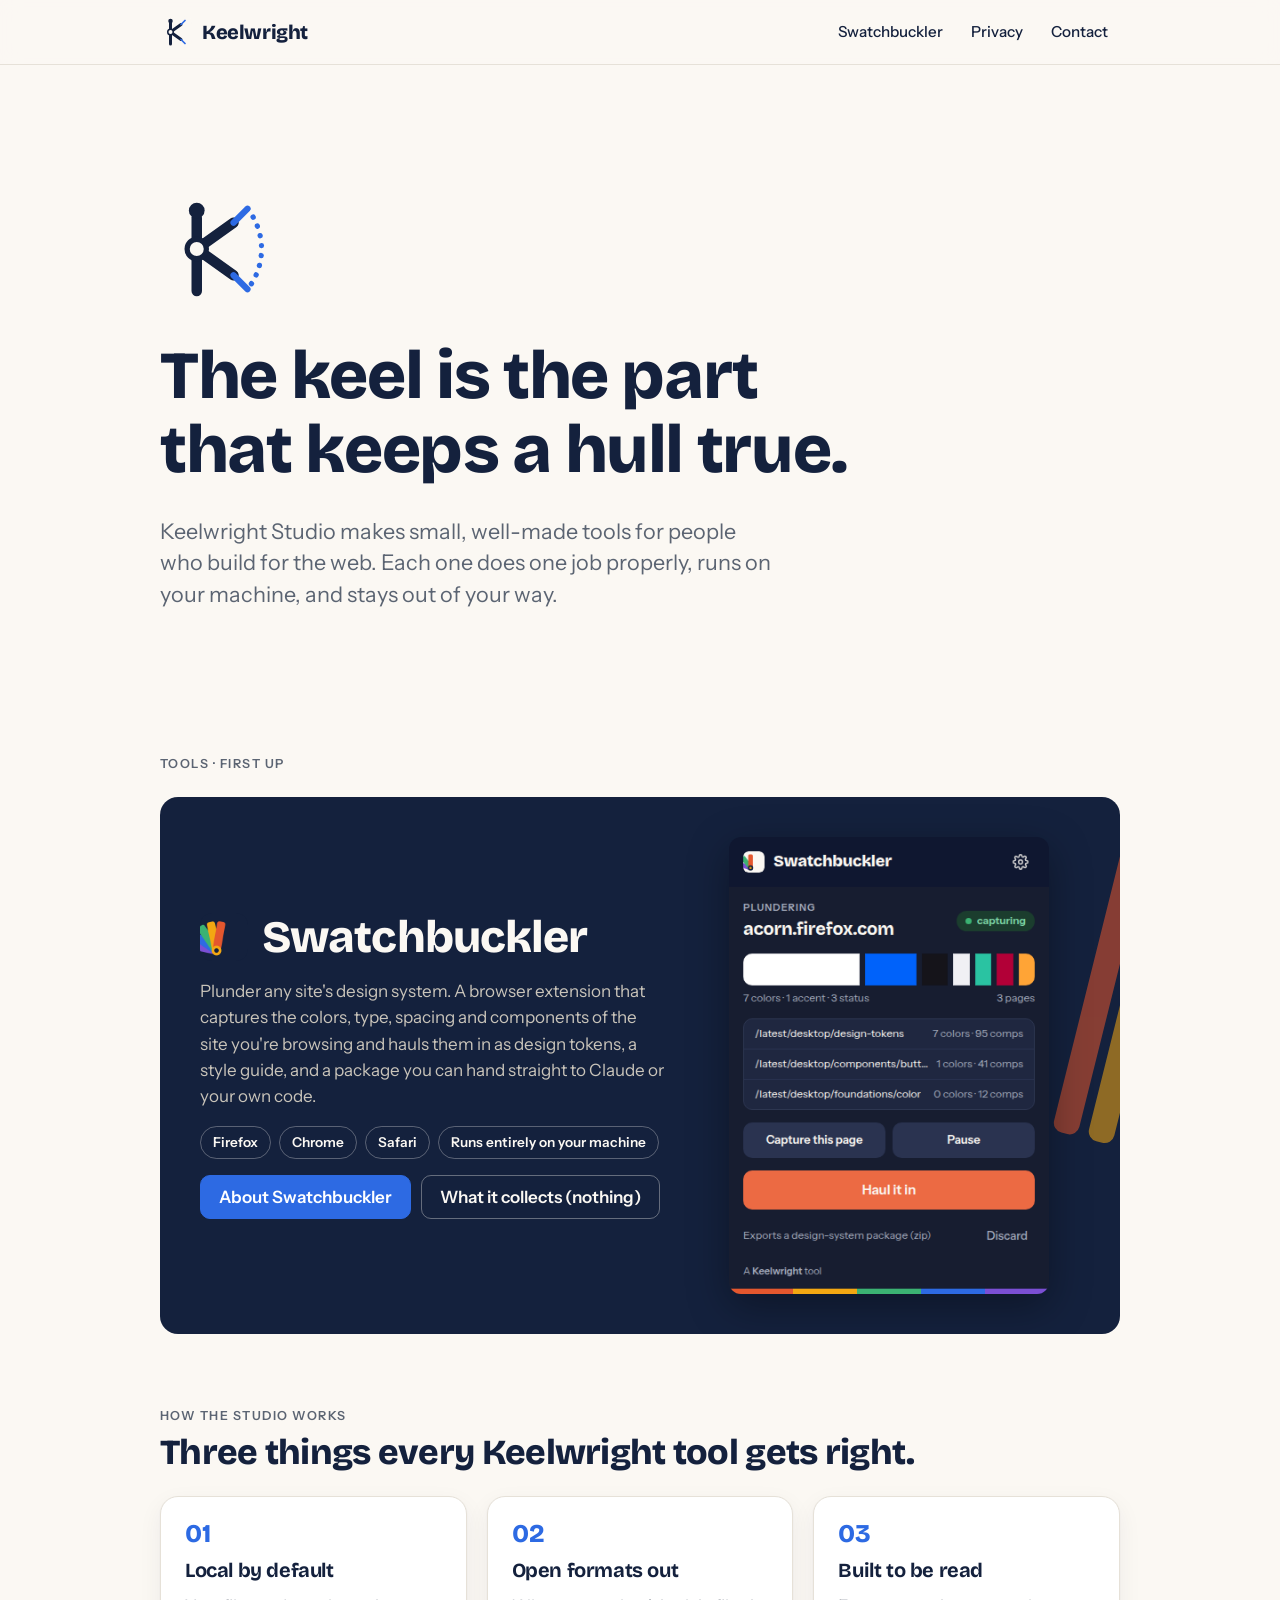
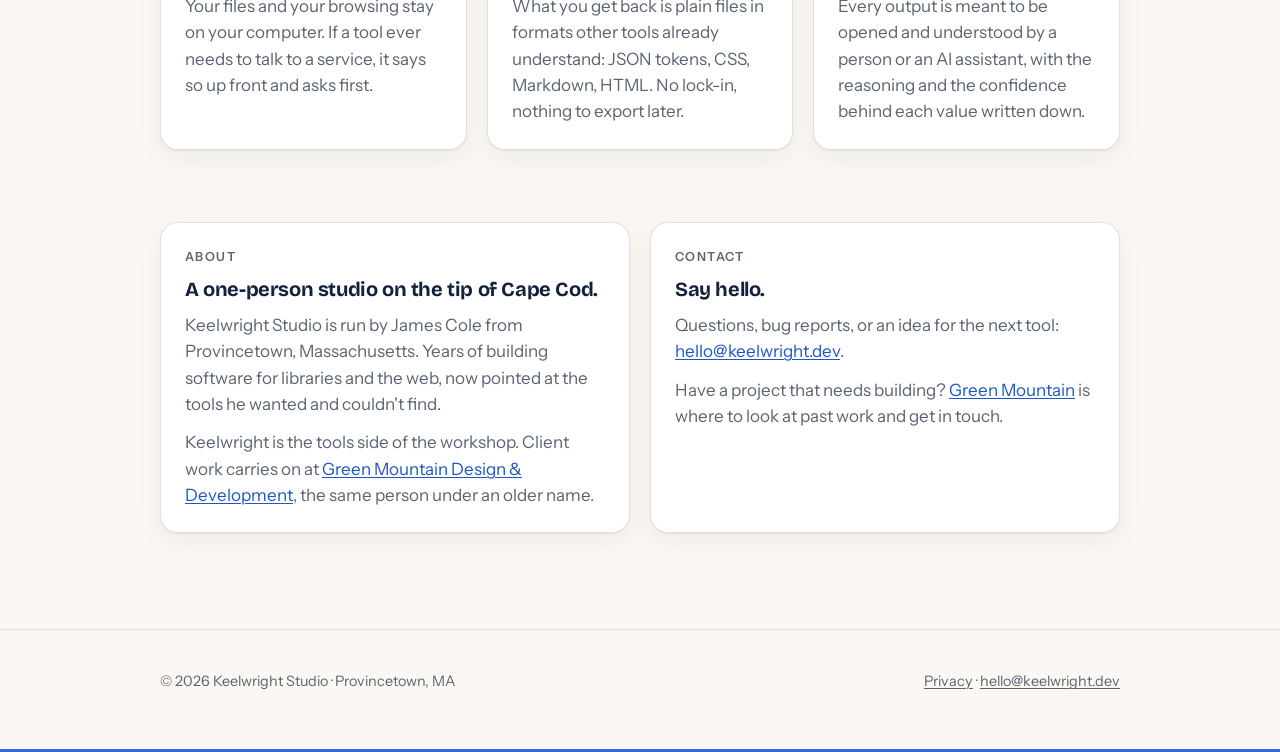
==== site/index.html @ 6d89a663 "Initial commit: Keelwright brand assets and static site Adds brand/ (mark, concepts, generator), sit" ====
<!doctype html>
<html lang="en">
<head>
<meta charset="utf-8">
<meta name="viewport" content="width=device-width, initial-scale=1">
<title>Keelwright Studio</title>
<meta name="description" content="Keelwright Studio makes small, well-made tools for people who build for the web. First up: Swatchbuckler, a browser extension that captures any site's design system.">
<link rel="icon" href="favicon.svg" type="image/svg+xml">
<link rel="apple-touch-icon" href="apple-touch-icon.png">
<link rel="stylesheet" href="assets/site.css">
<meta property="og:title" content="Keelwright Studio">
<meta property="og:description" content="Small, well-made tools for people who build for the web.">
<meta property="og:type" content="website">
<meta property="og:url" content="https://keelwright.dev/">
</head>
<body>
<header class="site-header">
  <div class="container">
    <a class="brand" href="/" aria-label="Keelwright Studio home">
      <img class="mark mark-light" src="assets/mark.svg" alt="" width="32" height="32">
      <img class="mark mark-dark" src="assets/mark-dark.svg" alt="" width="32" height="32">
      Keelwright
    </a>
    <nav class="nav" aria-label="Site">
      <a href="/swatchbuckler/">Swatchbuckler</a>
      <a href="/privacy.html">Privacy</a>
      <a href="mailto:hello@keelwright.dev">Contact</a>
    </nav>
  </div>
</header>

<main>
  <section class="hero">
    <div class="container">
      <picture><source srcset="assets/mark-large-dark.svg" media="(prefers-color-scheme: dark)"><img class="hero-mark" src="assets/mark-large.svg" alt="" width="112" height="112" style="border-radius: 0;"></picture>
      <h1>The keel is the part that keeps a hull true.</h1>
      <p class="lede">Keelwright Studio makes small, well-made tools for people who build for the web. Each one does one job properly, runs on your machine, and stays out of your way.</p>
    </div>
  </section>

  <section class="section" id="tools">
    <div class="container">
      <div class="section-head">
        <span class="eyebrow">Tools · first up</span>
      </div>
      <article class="product">
        <div class="fan" aria-hidden="true"><span style="background:#E4572E"></span><span style="background:#F3A712"></span><span style="background:#3BB273"></span><span style="background:#2D6AE3"></span><span style="background:#7B4FD4"></span></div>
        <div class="text">
          <h2><img src="swatchbuckler/icon-128.png" alt="" width="48" height="48">Swatchbuckler</h2>
          <p class="muted">Plunder any site's design system. A browser extension that captures the colors, type, spacing and components of the site you're browsing and hauls them in as design tokens, a style guide, and a package you can hand straight to Claude or your own code.</p>
          <div class="chips"><span class="chip">Firefox</span><span class="chip">Chrome</span><span class="chip">Safari</span><span class="chip">Runs entirely on your machine</span></div>
          <div class="actions"><a class="btn primary" href="/swatchbuckler/">About Swatchbuckler</a><a class="btn on-dark" href="/privacy.html#swatchbuckler">What it collects (nothing)</a></div>
        </div>
        <img class="shot" src="swatchbuckler/popup-dark.png" alt="The Swatchbuckler popup mid-capture: a swatch strip of the site's colors, three captured pages, and a Haul it in button" width="360" height="487">
      </article>
    </div>
  </section>

  <section class="section" id="how">
    <div class="container">
      <div class="section-head">
        <span class="eyebrow">How the studio works</span>
        <h2>Three things every Keelwright tool gets right.</h2>
      </div>
      <div class="grid-3">
        <div class="card"><span class="num">01</span><h3>Local by default</h3><p class="muted">Your files and your browsing stay on your computer. If a tool ever needs to talk to a service, it says so up front and asks first.</p></div>
        <div class="card"><span class="num">02</span><h3>Open formats out</h3><p class="muted">What you get back is plain files in formats other tools already understand: JSON tokens, CSS, Markdown, HTML. No lock-in, nothing to export later.</p></div>
        <div class="card"><span class="num">03</span><h3>Built to be read</h3><p class="muted">Every output is meant to be opened and understood by a person or an AI assistant, with the reasoning and the confidence behind each value written down.</p></div>
      </div>
    </div>
  </section>

  <section class="section" id="about">
    <div class="container">
      <div class="grid-2">
        <div class="card">
          <span class="eyebrow">About</span>
          <h3>A one-person studio on the tip of Cape Cod.</h3>
          <p class="muted">Keelwright Studio is run by James Cole from Provincetown, Massachusetts. Years of building software for libraries and the web, now pointed at the tools he wanted and couldn't find.</p>
          <p class="muted">Keelwright is the tools side of the workshop. Client work carries on at <a href="https://greenmountain.design">Green Mountain Design &amp; Development</a>, the same person under an older name.</p>
        </div>
        <div class="card">
          <span class="eyebrow">Contact</span>
          <h3>Say hello.</h3>
          <p class="muted">Questions, bug reports, or an idea for the next tool: <a href="mailto:hello@keelwright.dev">hello@keelwright.dev</a>.</p>
          <p class="muted">Have a project that needs building? <a href="https://greenmountain.design">Green Mountain</a> is where to look at past work and get in touch.</p>
        </div>
      </div>
    </div>
  </section>
</main>

<footer class="site-footer">
  <div class="container">
    <span>© 2026 Keelwright Studio · Provincetown, MA</span>
    <span><a href="/privacy.html">Privacy</a> · <a href="mailto:hello@keelwright.dev">hello@keelwright.dev</a></span>
  </div>
</footer>
<div class="waterline" aria-hidden="true"></div>
</body>
</html>
---- site/assets/site.css ----
/* keelwright.dev — one stylesheet, no build step.
   Identity: ink on warm paper, one accent (the cobalt waterline), Bricolage Grotesque + Instrument Sans. */

@font-face { font-family: "Bricolage Grotesque"; font-style: normal; font-weight: 200 800; font-display: swap; src: url(fonts/bricolage-grotesque-latin-wght-normal.woff2) format("woff2-variations"); }
@font-face { font-family: "Instrument Sans"; font-style: normal; font-weight: 400; font-display: swap; src: url(fonts/instrument-sans-latin-400-normal.woff2) format("woff2"); }
@font-face { font-family: "Instrument Sans"; font-style: normal; font-weight: 500; font-display: swap; src: url(fonts/instrument-sans-latin-500-normal.woff2) format("woff2"); }
@font-face { font-family: "Instrument Sans"; font-style: normal; font-weight: 600; font-display: swap; src: url(fonts/instrument-sans-latin-600-normal.woff2) format("woff2"); }

:root {
  color-scheme: light dark;
  --ink: #14213D;
  --paper: #FBF8F3;
  --waterline: #2D6AE3;

  --bg: var(--paper);
  --bg-surface: #FFFFFF;
  --bg-sunken: #F1ECE3;
  --bg-inverse: var(--ink);
  --fg: var(--ink);
  --fg-muted: #5B6472;
  --fg-inverse: var(--paper);
  --fg-inverse-muted: #C9C4BA;
  --link: #1F56C2;
  --link-hover: #16428F;
  --accent: var(--waterline);
  --accent-fg: #FFFFFF;
  --border: #E6E1D8;
  --border-strong: #CFC8BB;
  --shadow: 0 1px 2px rgba(20, 33, 61, .06), 0 8px 24px rgba(20, 33, 61, .06);

  --font-display: "Bricolage Grotesque", system-ui, sans-serif;
  --font-ui: "Instrument Sans", system-ui, -apple-system, "Segoe UI", sans-serif;
  --font-mono: ui-monospace, "SF Mono", Menlo, Consolas, monospace;
  --measure: 62ch;
  --container: 1040px;
  --gutter: clamp(16px, 4vw, 40px);
  --radius: 12px;
  --radius-lg: 18px;
}
@media (prefers-color-scheme: dark) {
  :root {
    --bg: #121A2E;
    --bg-surface: #1A2340;
    --bg-sunken: #232E4F;
    --bg-inverse: #0C1328;
    --fg: var(--paper);
    --fg-muted: #A9B0C0;
    --link: #8FB1F5;
    --link-hover: #B3CBF8;
    --accent: #4A80EA;
    --border: #2B3655;
    --border-strong: #425078;
    --shadow: 0 1px 2px rgba(0, 0, 0, .3), 0 8px 24px rgba(0, 0, 0, .25);
  }
}

* { box-sizing: border-box; }
html { -webkit-text-size-adjust: 100%; }
body { margin: 0; background: var(--bg); color: var(--fg); font-family: var(--font-ui); font-size: 17px; line-height: 1.55; }
a { color: var(--link); text-decoration-thickness: 1px; text-underline-offset: 2px; }
a:hover { color: var(--link-hover); }
:focus-visible { outline: 2px solid var(--accent); outline-offset: 3px; border-radius: 4px; }
img, svg { max-width: 100%; height: auto; }
h1, h2, h3 { font-family: var(--font-display); letter-spacing: -0.02em; line-height: 1.1; margin: 0; font-weight: 800; }
h1 { font-size: clamp(2.4rem, 6vw, 4.2rem); }
h2 { font-size: clamp(1.6rem, 3.2vw, 2.2rem); }
h3 { font-size: 1.25rem; font-weight: 700; }
p { margin: 0; }
.muted { color: var(--fg-muted); }
.eyebrow { font-size: .78rem; font-weight: 600; letter-spacing: .12em; text-transform: uppercase; color: var(--fg-muted); }
.container { width: 100%; max-width: var(--container); margin: 0 auto; padding-left: var(--gutter); padding-right: var(--gutter); }
.prose { max-width: var(--measure); min-width: 0; display: flex; flex-direction: column; gap: 1em; }
.prose h2 { margin-top: 1.2em; }
.prose h3 { margin-top: .6em; }
.prose ul { margin: 0; padding-left: 1.2em; display: flex; flex-direction: column; gap: .4em; }
code { font-family: var(--font-mono); font-size: .88em; background: var(--bg-sunken); padding: .1em .4em; border-radius: 5px; }
pre { margin: 0; padding: 16px 18px; background: var(--bg-sunken); border-radius: var(--radius); overflow-x: auto; font-family: var(--font-mono); font-size: .85rem; line-height: 1.5; }
pre code { background: none; padding: 0; font-size: inherit; }

/* header / footer */
.site-header { position: sticky; top: 0; z-index: 10; background: color-mix(in srgb, var(--bg) 88%, transparent); backdrop-filter: blur(10px); border-bottom: 1px solid var(--border); }
.site-header .container { display: flex; align-items: center; justify-content: space-between; gap: 16px; min-height: 64px; flex-wrap: wrap; }
@media (max-width: 520px) { .site-header .container { padding-top: 8px; padding-bottom: 8px; min-height: 0; } .nav { width: 100%; justify-content: flex-start; margin-left: -12px; } .nav a { padding: 6px 12px; font-size: .9rem; } }
.brand { display: inline-flex; align-items: center; gap: 10px; color: inherit; text-decoration: none; font-family: var(--font-display); font-weight: 800; font-size: 1.25rem; letter-spacing: -0.02em; }
.brand .mark { width: 32px; height: 32px; border-radius: 8px; flex: none; }
.brand .mark-dark { display: none; }
@media (prefers-color-scheme: dark) { .brand .mark-light { display: none; } .brand .mark-dark { display: block; } }
.nav { display: flex; gap: 4px; }
.nav a { color: var(--fg); text-decoration: none; font-weight: 500; font-size: .95rem; padding: 8px 12px; border-radius: 8px; }
.nav a:hover, .nav a[aria-current="page"] { background: var(--bg-sunken); }
.site-footer { border-top: 1px solid var(--border); margin-top: 96px; padding: 40px 0 56px; font-size: .9rem; color: var(--fg-muted); }
.site-footer .container { display: flex; flex-wrap: wrap; justify-content: space-between; gap: 16px 32px; }
.site-footer a { color: inherit; }
.waterline { height: 3px; background: var(--accent); }

/* sections */
.hero { padding: clamp(56px, 10vw, 128px) 0 clamp(40px, 6vw, 72px); }
.hero .container { display: flex; flex-direction: column; gap: 28px; }
.hero h1 { max-width: 16ch; }
.hero .lede { font-size: clamp(1.1rem, 2vw, 1.35rem); max-width: 44ch; color: var(--fg-muted); line-height: 1.45; }
.hero-mark { width: clamp(72px, 10vw, 112px); height: auto; border-radius: 22px; }
.section { padding: clamp(40px, 6vw, 72px) 0 0; }
.section .container { display: flex; flex-direction: column; gap: 24px; }
.section-head { display: flex; flex-direction: column; gap: 8px; }
.grid-2 > *, .grid-3 > * { min-width: 0; }
.grid-2 { display: grid; grid-template-columns: repeat(2, minmax(0, 1fr)); gap: 20px; }
.grid-3 { display: grid; grid-template-columns: repeat(3, minmax(0, 1fr)); gap: 20px; }
@media (max-width: 760px) { .grid-2, .grid-3 { grid-template-columns: 1fr; } }
.card { display: flex; flex-direction: column; gap: 12px; padding: 24px; background: var(--bg-surface); border: 1px solid var(--border); border-radius: var(--radius-lg); box-shadow: var(--shadow); min-width: 0; }
.card.inverse { background: var(--bg-inverse); color: var(--fg-inverse); border-color: var(--bg-inverse); }
.card.inverse .muted { color: var(--fg-inverse-muted); }
.card .num { font-family: var(--font-display); font-weight: 800; font-size: 1.6rem; color: var(--accent); line-height: 1; }

/* product card on the home page */
.product { display: grid; grid-template-columns: minmax(0, 1.1fr) minmax(0, .9fr); gap: 32px; align-items: center; padding: clamp(24px, 4vw, 40px); background: var(--bg-inverse); color: var(--fg-inverse); border-radius: var(--radius-lg); overflow: hidden; position: relative; }
@media (max-width: 760px) { .product { grid-template-columns: 1fr; } }
.product .text { display: flex; flex-direction: column; gap: 16px; min-width: 0; position: relative; z-index: 1; }
.product h2 { font-size: clamp(1.9rem, 4vw, 2.8rem); display: flex; align-items: center; gap: 14px; }
.product h2 img { width: 48px; height: 48px; border-radius: 12px; }
.product .muted { color: var(--fg-inverse-muted); }
.product .shot { justify-self: center; width: min(100%, 320px); border-radius: 12px; box-shadow: 0 12px 40px rgba(0,0,0,.35); position: relative; z-index: 1; }
.product .fan { position: absolute; right: -150px; top: -60px; display: flex; gap: 10px; transform: rotate(14deg); opacity: .55; pointer-events: none; z-index: 0; }
.product .fan span { display: block; width: 26px; height: 420px; border-radius: 10px; }
@media (max-width: 760px) { .product .fan { display: none; } }
.chips { display: flex; flex-wrap: wrap; gap: 8px; }
.chip { white-space: nowrap; }
.chip { font-size: .85rem; font-weight: 600; padding: 5px 12px; border-radius: 999px; border: 1px solid var(--border-strong); color: inherit; }
.product .chip { border-color: rgba(251, 248, 243, .3); }
.chip.soft { border-color: transparent; background: var(--bg-sunken); color: var(--fg-muted); }

/* buttons */
.btn { display: inline-flex; align-items: center; justify-content: center; gap: 8px; min-height: 44px; padding: 0 18px; border-radius: 10px; font-weight: 600; text-decoration: none; border: 1px solid var(--border-strong); color: var(--fg); background: var(--bg-surface); }
.btn:hover { background: var(--bg-sunken); color: var(--fg); }
.btn.primary { background: var(--accent); border-color: var(--accent); color: var(--accent-fg); }
.btn.primary:hover { filter: brightness(1.08); color: var(--accent-fg); }
.btn.on-dark { background: transparent; color: var(--fg-inverse); border-color: rgba(251, 248, 243, .35); }
.btn.on-dark:hover { background: rgba(251, 248, 243, .1); color: var(--fg-inverse); }
.actions { display: flex; flex-wrap: wrap; gap: 10px; }

/* tables for the privacy page */
table { border-collapse: collapse; width: 100%; font-size: .95rem; }
th, td { text-align: left; vertical-align: top; padding: 10px 12px; border-bottom: 1px solid var(--border); }
th { font-weight: 600; font-size: .85rem; letter-spacing: .04em; text-transform: uppercase; color: var(--fg-muted); }
td code { white-space: nowrap; }
@media (max-width: 600px) { table, thead, tbody, tr, th, td { display: block; } thead { display: none; } tr { padding: 10px 0; border-bottom: 1px solid var(--border); } td { border: 0; padding: 2px 0; } td::before { content: attr(data-label); display: block; font-size: .78rem; letter-spacing: .06em; text-transform: uppercase; color: var(--fg-muted); } }

/* page headers */
.page-head { padding: clamp(40px, 7vw, 80px) 0 8px; }
.page-head .container { display: flex; flex-direction: column; gap: 14px; }
.page-head h1 { font-size: clamp(2rem, 5vw, 3.2rem); max-width: 18ch; }
.page-head .lede { font-size: 1.15rem; color: var(--fg-muted); max-width: 52ch; }
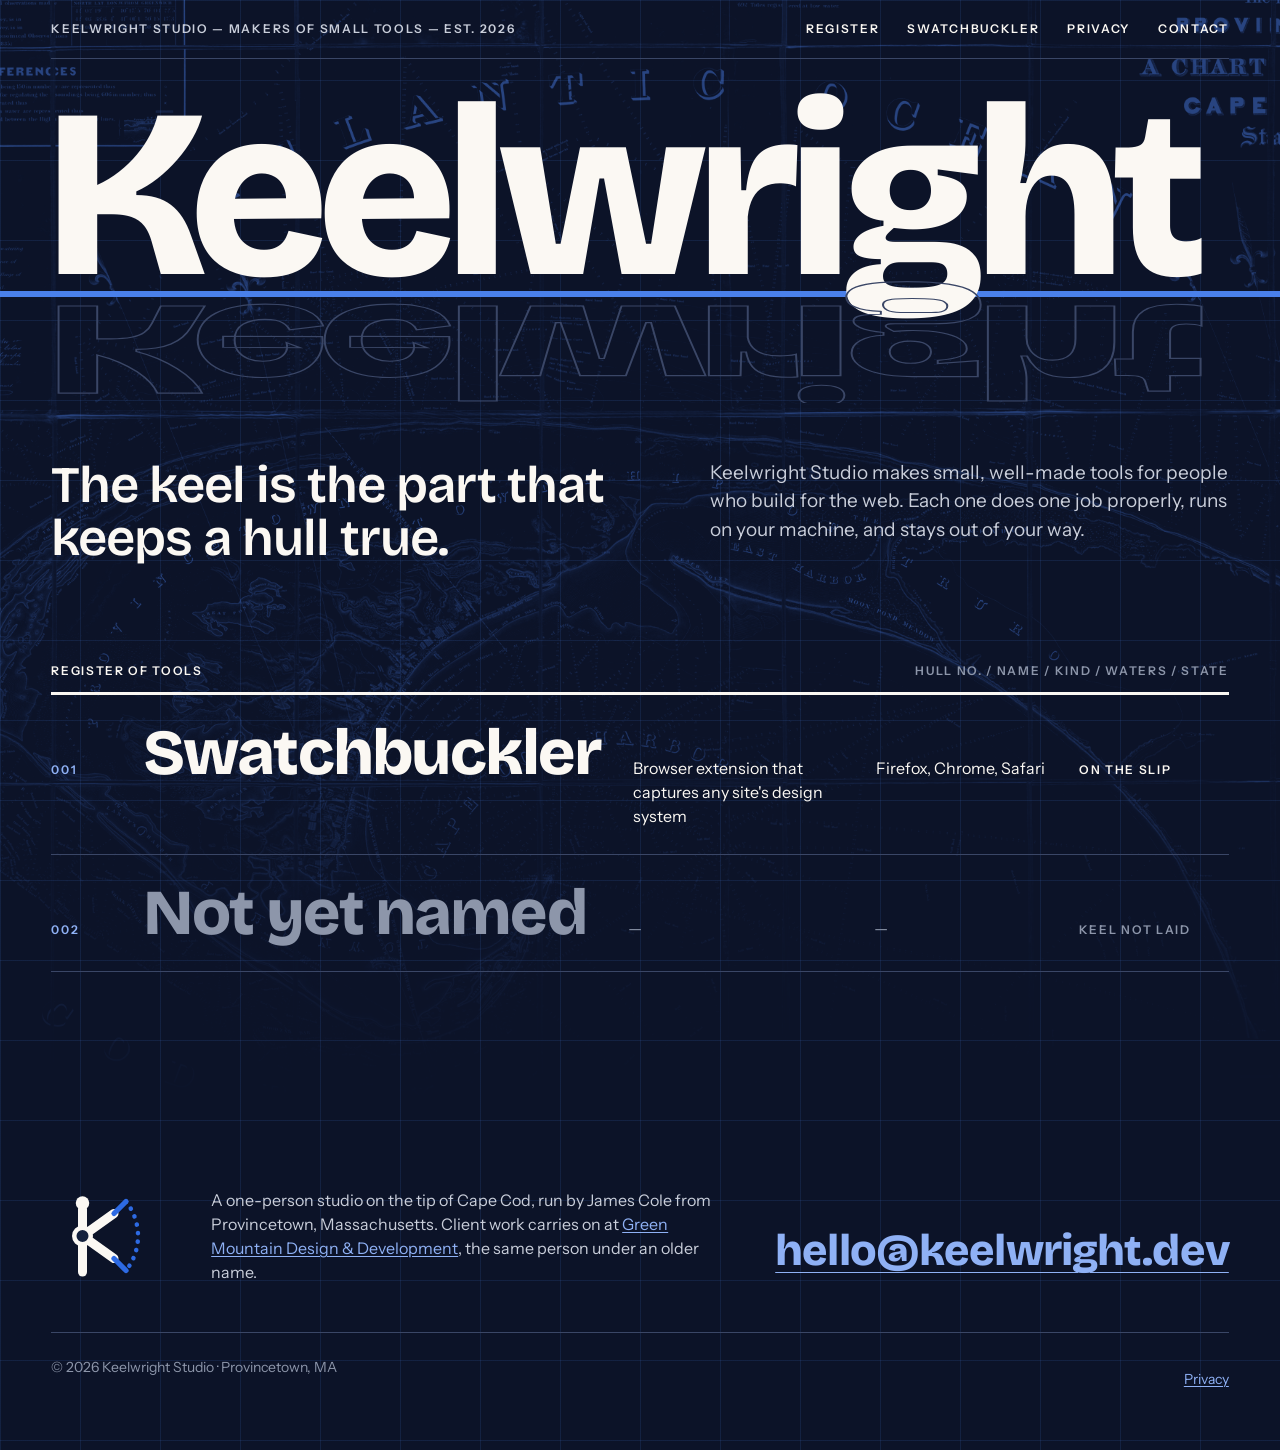
==== commit ff916394: "update site theme" ====
--- a/site/index.html
+++ b/site/index.html
@@ -5,6 +5,7 @@
 <meta name="viewport" content="width=device-width, initial-scale=1">
 <title>Keelwright Studio</title>
 <meta name="description" content="Keelwright Studio makes small, well-made tools for people who build for the web. First up: Swatchbuckler, a browser extension that captures any site's design system.">
+<meta name="theme-color" content="#0C1328">
 <link rel="icon" href="favicon.svg" type="image/svg+xml">
 <link rel="apple-touch-icon" href="apple-touch-icon.png">
 <link rel="stylesheet" href="assets/site.css">
@@ -14,88 +15,63 @@
 <meta property="og:url" content="https://keelwright.dev/">
 </head>
 <body>
+<div class="page">
+<div class="chart" aria-hidden="true"></div>
+
 <header class="site-header">
-  <div class="container">
-    <a class="brand" href="/" aria-label="Keelwright Studio home">
-      <img class="mark mark-light" src="assets/mark.svg" alt="" width="32" height="32">
-      <img class="mark mark-dark" src="assets/mark-dark.svg" alt="" width="32" height="32">
-      Keelwright
-    </a>
-    <nav class="nav" aria-label="Site">
-      <a href="/swatchbuckler/">Swatchbuckler</a>
-      <a href="/privacy.html">Privacy</a>
-      <a href="mailto:hello@keelwright.dev">Contact</a>
-    </nav>
-  </div>
+  <a class="brand label" href="/" aria-label="Keelwright Studio home">Keelwright Studio — makers of small tools — est. 2026</a>
+  <nav class="label" aria-label="Site">
+    <a href="#register">Register</a>
+    <a href="/swatchbuckler/">Swatchbuckler</a>
+    <a href="/privacy.html">Privacy</a>
+    <a href="#colophon">Contact</a>
+  </nav>
 </header>
 
 <main>
-  <section class="hero">
-    <div class="container">
-      <picture><source srcset="assets/mark-large-dark.svg" media="(prefers-color-scheme: dark)"><img class="hero-mark" src="assets/mark-large.svg" alt="" width="112" height="112" style="border-radius: 0;"></picture>
-      <h1>The keel is the part that keeps a hull true.</h1>
-      <p class="lede">Keelwright Studio makes small, well-made tools for people who build for the web. Each one does one job properly, runs on your machine, and stays out of your way.</p>
+  <div class="wordmark" aria-hidden="true">
+    <div class="word">Keelwright</div>
+    <div class="waterline"></div>
+    <div class="reflection">Keelwright</div>
+  </div>
+
+  <div class="hero">
+    <h1 class="standfirst">The keel is the part that keeps a hull true.</h1>
+    <p>Keelwright Studio makes small, well-made tools for people who build for the web. Each one does one job properly, runs on your machine, and stays out of your way.</p>
+  </div>
+
+  <section id="register" aria-labelledby="register-title">
+    <div class="register-head">
+      <span class="label" id="register-title">Register of tools</span>
+      <span class="label faint">Hull no. / Name / Kind / Waters / State</span>
+    </div>
+    <div class="row">
+      <span class="label no">001</span>
+      <span class="name"><a href="/swatchbuckler/">Swatchbuckler</a></span>
+      <span class="kind">Browser extension that captures any site's design system</span>
+      <span class="waters">Firefox, Chrome, Safari</span>
+      <span class="label state">On the slip</span>
+    </div>
+    <div class="row quiet">
+      <span class="label no">002</span>
+      <span class="name">Not yet named</span>
+      <span class="kind">—</span>
+      <span class="waters">—</span>
+      <span class="label state">Keel not laid</span>
     </div>
   </section>
 
-  <section class="section" id="tools">
-    <div class="container">
-      <div class="section-head">
-        <span class="eyebrow">Tools · first up</span>
-      </div>
-      <article class="product">
-        <div class="fan" aria-hidden="true"><span style="background:#E4572E"></span><span style="background:#F3A712"></span><span style="background:#3BB273"></span><span style="background:#2D6AE3"></span><span style="background:#7B4FD4"></span></div>
-        <div class="text">
-          <h2><img src="swatchbuckler/icon-128.png" alt="" width="48" height="48">Swatchbuckler</h2>
-          <p class="muted">Plunder any site's design system. A browser extension that captures the colors, type, spacing and components of the site you're browsing and hauls them in as design tokens, a style guide, and a package you can hand straight to Claude or your own code.</p>
-          <div class="chips"><span class="chip">Firefox</span><span class="chip">Chrome</span><span class="chip">Safari</span><span class="chip">Runs entirely on your machine</span></div>
-          <div class="actions"><a class="btn primary" href="/swatchbuckler/">About Swatchbuckler</a><a class="btn on-dark" href="/privacy.html#swatchbuckler">What it collects (nothing)</a></div>
-        </div>
-        <img class="shot" src="swatchbuckler/popup-dark.png" alt="The Swatchbuckler popup mid-capture: a swatch strip of the site's colors, three captured pages, and a Haul it in button" width="360" height="487">
-      </article>
-    </div>
-  </section>
-
-  <section class="section" id="how">
-    <div class="container">
-      <div class="section-head">
-        <span class="eyebrow">How the studio works</span>
-        <h2>Three things every Keelwright tool gets right.</h2>
-      </div>
-      <div class="grid-3">
-        <div class="card"><span class="num">01</span><h3>Local by default</h3><p class="muted">Your files and your browsing stay on your computer. If a tool ever needs to talk to a service, it says so up front and asks first.</p></div>
-        <div class="card"><span class="num">02</span><h3>Open formats out</h3><p class="muted">What you get back is plain files in formats other tools already understand: JSON tokens, CSS, Markdown, HTML. No lock-in, nothing to export later.</p></div>
-        <div class="card"><span class="num">03</span><h3>Built to be read</h3><p class="muted">Every output is meant to be opened and understood by a person or an AI assistant, with the reasoning and the confidence behind each value written down.</p></div>
-      </div>
-    </div>
-  </section>
-
-  <section class="section" id="about">
-    <div class="container">
-      <div class="grid-2">
-        <div class="card">
-          <span class="eyebrow">About</span>
-          <h3>A one-person studio on the tip of Cape Cod.</h3>
-          <p class="muted">Keelwright Studio is run by James Cole from Provincetown, Massachusetts. Years of building software for libraries and the web, now pointed at the tools he wanted and couldn't find.</p>
-          <p class="muted">Keelwright is the tools side of the workshop. Client work carries on at <a href="https://greenmountain.design">Green Mountain Design &amp; Development</a>, the same person under an older name.</p>
-        </div>
-        <div class="card">
-          <span class="eyebrow">Contact</span>
-          <h3>Say hello.</h3>
-          <p class="muted">Questions, bug reports, or an idea for the next tool: <a href="mailto:hello@keelwright.dev">hello@keelwright.dev</a>.</p>
-          <p class="muted">Have a project that needs building? <a href="https://greenmountain.design">Green Mountain</a> is where to look at past work and get in touch.</p>
-        </div>
-      </div>
-    </div>
+  <section id="colophon" class="colophon" aria-label="About and contact">
+    <img class="mark" src="assets/mark-large-dark.svg" alt="" width="96" height="96">
+    <p>A one-person studio on the tip of Cape Cod, run by James Cole from Provincetown, Massachusetts. Client work carries on at <a href="https://greenmountain.design">Green Mountain Design &amp; Development</a>, the same person under an older name.</p>
+    <a class="big-link" href="mailto:hello@keelwright.dev">hello@keelwright.dev</a>
   </section>
 </main>
 
 <footer class="site-footer">
-  <div class="container">
-    <span>© 2026 Keelwright Studio · Provincetown, MA</span>
-    <span><a href="/privacy.html">Privacy</a> · <a href="mailto:hello@keelwright.dev">hello@keelwright.dev</a></span>
-  </div>
+  <span>© 2026 Keelwright Studio · Provincetown, MA</span>
+  <span><a href="/privacy.html">Privacy</a></span>
 </footer>
-<div class="waterline" aria-hidden="true"></div>
+</div>
 </body>
 </html>
--- a/site/assets/site.css
+++ b/site/assets/site.css
@@ -1,5 +1,4 @@
-/* keelwright.dev — one stylesheet, no build step.
-   Identity: ink on warm paper, one accent (the cobalt waterline), Bricolage Grotesque + Instrument Sans. */
+/* Keelwright Studio — "the register" */
 
 @font-face { font-family: "Bricolage Grotesque"; font-style: normal; font-weight: 200 800; font-display: swap; src: url(fonts/bricolage-grotesque-latin-wght-normal.woff2) format("woff2-variations"); }
 @font-face { font-family: "Instrument Sans"; font-style: normal; font-weight: 400; font-display: swap; src: url(fonts/instrument-sans-latin-400-normal.woff2) format("woff2"); }
@@ -7,145 +6,164 @@
 @font-face { font-family: "Instrument Sans"; font-style: normal; font-weight: 600; font-display: swap; src: url(fonts/instrument-sans-latin-600-normal.woff2) format("woff2"); }
 
 :root {
-  color-scheme: light dark;
-  --ink: #14213D;
+  color-scheme: dark;
+  --ink: #0C1328;
   --paper: #FBF8F3;
-  --waterline: #2D6AE3;
-
-  --bg: var(--paper);
-  --bg-surface: #FFFFFF;
-  --bg-sunken: #F1ECE3;
-  --bg-inverse: var(--ink);
-  --fg: var(--ink);
-  --fg-muted: #5B6472;
-  --fg-inverse: var(--paper);
-  --fg-inverse-muted: #C9C4BA;
-  --link: #1F56C2;
-  --link-hover: #16428F;
-  --accent: var(--waterline);
-  --accent-fg: #FFFFFF;
-  --border: #E6E1D8;
-  --border-strong: #CFC8BB;
-  --shadow: 0 1px 2px rgba(20, 33, 61, .06), 0 8px 24px rgba(20, 33, 61, .06);
-
+  --cobalt: #4A80EA;
+  --cobalt-deep: #2D6AE3;
+  --fg: var(--paper);
+  --fg-muted: #C9CEDA;
+  --fg-faint: #8D96AA;
+  --link: #8FB1F5;
+  --link-hover: #B3CBF8;
+  --rule: #3A4666;
+  --grid: rgba(74, 128, 234, 0.13);
   --font-display: "Bricolage Grotesque", system-ui, sans-serif;
   --font-ui: "Instrument Sans", system-ui, -apple-system, "Segoe UI", sans-serif;
   --font-mono: ui-monospace, "SF Mono", Menlo, Consolas, monospace;
-  --measure: 62ch;
-  --container: 1040px;
-  --gutter: clamp(16px, 4vw, 40px);
-  --radius: 12px;
-  --radius-lg: 18px;
-}
-@media (prefers-color-scheme: dark) {
-  :root {
-    --bg: #121A2E;
-    --bg-surface: #1A2340;
-    --bg-sunken: #232E4F;
-    --bg-inverse: #0C1328;
-    --fg: var(--paper);
-    --fg-muted: #A9B0C0;
-    --link: #8FB1F5;
-    --link-hover: #B3CBF8;
-    --accent: #4A80EA;
-    --border: #2B3655;
-    --border-strong: #425078;
-    --shadow: 0 1px 2px rgba(0, 0, 0, .3), 0 8px 24px rgba(0, 0, 0, .25);
-  }
+  --gutter: clamp(16px, 4vw, 56px);
+  --chart-opacity: 0.45;
 }
 
 * { box-sizing: border-box; }
-html { -webkit-text-size-adjust: 100%; }
-body { margin: 0; background: var(--bg); color: var(--fg); font-family: var(--font-ui); font-size: 17px; line-height: 1.55; }
-a { color: var(--link); text-decoration-thickness: 1px; text-underline-offset: 2px; }
+html { -webkit-text-size-adjust: 100%; scroll-behavior: smooth; }
+body {
+  margin: 0;
+  background-color: var(--ink);
+  background-image: linear-gradient(var(--grid) 1px, transparent 1px), linear-gradient(90deg, var(--grid) 1px, transparent 1px);
+  background-size: 80px 80px;
+  color: var(--fg);
+  font-family: var(--font-ui);
+  font-size: 17px;
+  line-height: 1.5;
+  overflow-x: hidden;
+}
+a { color: var(--link); text-decoration-thickness: 1px; text-underline-offset: 0.15em; }
 a:hover { color: var(--link-hover); }
-:focus-visible { outline: 2px solid var(--accent); outline-offset: 3px; border-radius: 4px; }
-img, svg { max-width: 100%; height: auto; }
-h1, h2, h3 { font-family: var(--font-display); letter-spacing: -0.02em; line-height: 1.1; margin: 0; font-weight: 800; }
-h1 { font-size: clamp(2.4rem, 6vw, 4.2rem); }
-h2 { font-size: clamp(1.6rem, 3.2vw, 2.2rem); }
-h3 { font-size: 1.25rem; font-weight: 700; }
+img, svg { display: block; max-width: 100%; }
+h1, h2, h3 { font-family: var(--font-display); margin: 0; }
 p { margin: 0; }
+code { font-family: var(--font-mono); font-size: 0.92em; color: var(--link); }
+:focus-visible { outline: 2px solid var(--cobalt); outline-offset: 3px; }
+
+.page { position: relative; isolation: isolate; min-height: 100vh; padding: 0 var(--gutter) 48px; }
+.page > .chart {
+  position: absolute; z-index: -1; inset: 0 0 auto 0; height: 1100px;
+  background-image: url(chart-1836.webp); background-size: cover; background-position: 30% top;
+  opacity: var(--chart-opacity);
+  -webkit-mask-image: linear-gradient(#000 0, #000 55%, transparent 100%);
+  mask-image: linear-gradient(#000 0, #000 55%, transparent 100%);
+  pointer-events: none;
+}
+
+/* Type styles */
+.label { font-family: var(--font-ui); font-size: 12px; font-weight: 600; letter-spacing: 0.14em; text-transform: uppercase; }
 .muted { color: var(--fg-muted); }
-.eyebrow { font-size: .78rem; font-weight: 600; letter-spacing: .12em; text-transform: uppercase; color: var(--fg-muted); }
-.container { width: 100%; max-width: var(--container); margin: 0 auto; padding-left: var(--gutter); padding-right: var(--gutter); }
-.prose { max-width: var(--measure); min-width: 0; display: flex; flex-direction: column; gap: 1em; }
-.prose h2 { margin-top: 1.2em; }
-.prose h3 { margin-top: .6em; }
-.prose ul { margin: 0; padding-left: 1.2em; display: flex; flex-direction: column; gap: .4em; }
-code { font-family: var(--font-mono); font-size: .88em; background: var(--bg-sunken); padding: .1em .4em; border-radius: 5px; }
-pre { margin: 0; padding: 16px 18px; background: var(--bg-sunken); border-radius: var(--radius); overflow-x: auto; font-family: var(--font-mono); font-size: .85rem; line-height: 1.5; }
-pre code { background: none; padding: 0; font-size: inherit; }
+.faint { color: var(--fg-faint); }
+.lede { font-size: 19px; line-height: 1.5; color: var(--fg-muted); max-width: 34em; }
+.display { font-family: var(--font-display); font-weight: 800; letter-spacing: -0.03em; line-height: 0.95; }
+.standfirst { font-family: var(--font-display); font-weight: 600; font-size: clamp(30px, 4vw, 52px); line-height: 1.05; letter-spacing: -0.02em; }
+.big-link { font-family: var(--font-display); font-weight: 800; font-size: clamp(24px, 3.4vw, 44px); letter-spacing: -0.02em; line-height: 1.1; padding: 8px 0; overflow-wrap: anywhere; }
 
-/* header / footer */
-.site-header { position: sticky; top: 0; z-index: 10; background: color-mix(in srgb, var(--bg) 88%, transparent); backdrop-filter: blur(10px); border-bottom: 1px solid var(--border); }
-.site-header .container { display: flex; align-items: center; justify-content: space-between; gap: 16px; min-height: 64px; flex-wrap: wrap; }
-@media (max-width: 520px) { .site-header .container { padding-top: 8px; padding-bottom: 8px; min-height: 0; } .nav { width: 100%; justify-content: flex-start; margin-left: -12px; } .nav a { padding: 6px 12px; font-size: .9rem; } }
-.brand { display: inline-flex; align-items: center; gap: 10px; color: inherit; text-decoration: none; font-family: var(--font-display); font-weight: 800; font-size: 1.25rem; letter-spacing: -0.02em; }
-.brand .mark { width: 32px; height: 32px; border-radius: 8px; flex: none; }
-.brand .mark-dark { display: none; }
-@media (prefers-color-scheme: dark) { .brand .mark-light { display: none; } .brand .mark-dark { display: block; } }
-.nav { display: flex; gap: 4px; }
-.nav a { color: var(--fg); text-decoration: none; font-weight: 500; font-size: .95rem; padding: 8px 12px; border-radius: 8px; }
-.nav a:hover, .nav a[aria-current="page"] { background: var(--bg-sunken); }
-.site-footer { border-top: 1px solid var(--border); margin-top: 96px; padding: 40px 0 56px; font-size: .9rem; color: var(--fg-muted); }
-.site-footer .container { display: flex; flex-wrap: wrap; justify-content: space-between; gap: 16px 32px; }
-.site-footer a { color: inherit; }
-.waterline { height: 3px; background: var(--accent); }
+/* Header */
+.site-header { display: flex; flex-wrap: wrap; justify-content: space-between; align-items: center; gap: 0 32px; padding: 6px 0; border-bottom: 1px solid var(--rule); }
+.site-header .brand { color: var(--fg-muted); text-decoration: none; padding: 14px 0; display: inline-flex; align-items: center; gap: 10px; }
+.site-header .brand:hover { color: var(--fg); }
+.site-header .brand .mark { width: 20px; height: 20px; }
+.site-header nav { display: flex; flex-wrap: wrap; gap: 0 28px; }
+.site-header nav a { color: var(--fg); text-decoration: none; padding: 14px 0; }
+.site-header nav a:hover, .site-header nav a[aria-current="page"] { color: var(--link); }
 
-/* sections */
-.hero { padding: clamp(56px, 10vw, 128px) 0 clamp(40px, 6vw, 72px); }
-.hero .container { display: flex; flex-direction: column; gap: 28px; }
-.hero h1 { max-width: 16ch; }
-.hero .lede { font-size: clamp(1.1rem, 2vw, 1.35rem); max-width: 44ch; color: var(--fg-muted); line-height: 1.45; }
-.hero-mark { width: clamp(72px, 10vw, 112px); height: auto; border-radius: 22px; }
-.section { padding: clamp(40px, 6vw, 72px) 0 0; }
-.section .container { display: flex; flex-direction: column; gap: 24px; }
-.section-head { display: flex; flex-direction: column; gap: 8px; }
-.grid-2 > *, .grid-3 > * { min-width: 0; }
-.grid-2 { display: grid; grid-template-columns: repeat(2, minmax(0, 1fr)); gap: 20px; }
-.grid-3 { display: grid; grid-template-columns: repeat(3, minmax(0, 1fr)); gap: 20px; }
-@media (max-width: 760px) { .grid-2, .grid-3 { grid-template-columns: 1fr; } }
-.card { display: flex; flex-direction: column; gap: 12px; padding: 24px; background: var(--bg-surface); border: 1px solid var(--border); border-radius: var(--radius-lg); box-shadow: var(--shadow); min-width: 0; }
-.card.inverse { background: var(--bg-inverse); color: var(--fg-inverse); border-color: var(--bg-inverse); }
-.card.inverse .muted { color: var(--fg-inverse-muted); }
-.card .num { font-family: var(--font-display); font-weight: 800; font-size: 1.6rem; color: var(--accent); line-height: 1; }
+/* Wordmark */
+.wordmark { padding: 40px 0 0; overflow: hidden; margin: 0 calc(-1 * var(--gutter)); padding-left: var(--gutter); }
+.wordmark .word, .wordmark .reflection {
+  font-family: var(--font-display); font-weight: 800; font-size: min(240px, calc((100vw - 2 * var(--gutter)) / 4.9));
+  line-height: 0.8; letter-spacing: -0.06em; white-space: nowrap; margin-left: -0.04em;
+}
+.wordmark .waterline { height: 6px; background: var(--cobalt); margin: 0 0 0 calc(-1 * var(--gutter)); }
+.wordmark .reflection { color: transparent; -webkit-text-stroke: 2px var(--rule); transform: translateY(0.44em) scaleY(-0.55); transform-origin: top; height: 0.44em; }
 
-/* product card on the home page */
-.product { display: grid; grid-template-columns: minmax(0, 1.1fr) minmax(0, .9fr); gap: 32px; align-items: center; padding: clamp(24px, 4vw, 40px); background: var(--bg-inverse); color: var(--fg-inverse); border-radius: var(--radius-lg); overflow: hidden; position: relative; }
-@media (max-width: 760px) { .product { grid-template-columns: 1fr; } }
-.product .text { display: flex; flex-direction: column; gap: 16px; min-width: 0; position: relative; z-index: 1; }
-.product h2 { font-size: clamp(1.9rem, 4vw, 2.8rem); display: flex; align-items: center; gap: 14px; }
-.product h2 img { width: 48px; height: 48px; border-radius: 12px; }
-.product .muted { color: var(--fg-inverse-muted); }
-.product .shot { justify-self: center; width: min(100%, 320px); border-radius: 12px; box-shadow: 0 12px 40px rgba(0,0,0,.35); position: relative; z-index: 1; }
-.product .fan { position: absolute; right: -150px; top: -60px; display: flex; gap: 10px; transform: rotate(14deg); opacity: .55; pointer-events: none; z-index: 0; }
-.product .fan span { display: block; width: 26px; height: 420px; border-radius: 10px; }
-@media (max-width: 760px) { .product .fan { display: none; } }
-.chips { display: flex; flex-wrap: wrap; gap: 8px; }
-.chip { white-space: nowrap; }
-.chip { font-size: .85rem; font-weight: 600; padding: 5px 12px; border-radius: 999px; border: 1px solid var(--border-strong); color: inherit; }
-.product .chip { border-color: rgba(251, 248, 243, .3); }
-.chip.soft { border-color: transparent; background: var(--bg-sunken); color: var(--fg-muted); }
+/* Hero */
+.hero { display: flex; flex-wrap: wrap; gap: 32px 80px; padding: 56px 0 96px; align-items: flex-start; }
+.hero h1 { flex: 1 1 420px; }
+.hero p { flex: 1 1 360px; font-size: 19px; color: var(--fg-muted); }
 
-/* buttons */
-.btn { display: inline-flex; align-items: center; justify-content: center; gap: 8px; min-height: 44px; padding: 0 18px; border-radius: 10px; font-weight: 600; text-decoration: none; border: 1px solid var(--border-strong); color: var(--fg); background: var(--bg-surface); }
-.btn:hover { background: var(--bg-sunken); color: var(--fg); }
-.btn.primary { background: var(--accent); border-color: var(--accent); color: var(--accent-fg); }
-.btn.primary:hover { filter: brightness(1.08); color: var(--accent-fg); }
-.btn.on-dark { background: transparent; color: var(--fg-inverse); border-color: rgba(251, 248, 243, .35); }
-.btn.on-dark:hover { background: rgba(251, 248, 243, .1); color: var(--fg-inverse); }
-.actions { display: flex; flex-wrap: wrap; gap: 10px; }
+/* Register tables */
+.register-head { display: flex; flex-wrap: wrap; justify-content: space-between; gap: 8px; padding-bottom: 12px; border-bottom: 3px solid var(--fg); }
+.register-head .faint { color: var(--fg-faint); }
+.row { display: flex; flex-wrap: wrap; align-items: baseline; gap: 6px 32px; padding: 26px 0; border-bottom: 1px solid var(--rule); }
+.row.quiet { color: var(--fg-faint); }
+.row .no { width: 60px; color: var(--link); flex-shrink: 0; }
+.row .name { font-family: var(--font-display); font-weight: 800; font-size: clamp(32px, 5vw, 64px); letter-spacing: -0.03em; line-height: 1; flex: 1 1 440px; }
+.row .name a { color: inherit; text-decoration: none; }
+.row .name a:hover { color: var(--link); }
+.row .kind { flex: 1 1 200px; font-size: 16px; }
+.row .waters { flex: 1 1 160px; font-size: 16px; }
+.row .state { flex: 0 1 150px; }
+.row .title { font-family: var(--font-display); font-weight: 600; font-size: 30px; letter-spacing: -0.01em; line-height: 1.1; flex: 1 1 280px; }
+.row .body { flex: 2 1 420px; color: var(--fg-muted); }
+.row .path { font-family: var(--font-mono); font-size: 15px; color: var(--link); flex: 1 1 280px; overflow-wrap: anywhere; }
+.row .what { flex: 2 1 420px; font-size: 16px; color: var(--fg-muted); }
+.row.compact { padding: 16px 0; gap: 4px 32px; }
+section { padding-bottom: 96px; }
+section:last-of-type { padding-bottom: 0; }
 
-/* tables for the privacy page */
-table { border-collapse: collapse; width: 100%; font-size: .95rem; }
-th, td { text-align: left; vertical-align: top; padding: 10px 12px; border-bottom: 1px solid var(--border); }
-th { font-weight: 600; font-size: .85rem; letter-spacing: .04em; text-transform: uppercase; color: var(--fg-muted); }
-td code { white-space: nowrap; }
-@media (max-width: 600px) { table, thead, tbody, tr, th, td { display: block; } thead { display: none; } tr { padding: 10px 0; border-bottom: 1px solid var(--border); } td { border: 0; padding: 2px 0; } td::before { content: attr(data-label); display: block; font-size: .78rem; letter-spacing: .06em; text-transform: uppercase; color: var(--fg-muted); } }
+/* Buttons */
+.actions { display: flex; flex-wrap: wrap; gap: 12px; }
+.btn { display: inline-flex; align-items: center; min-height: 48px; padding: 0 22px; font-weight: 600; text-decoration: none; border: 1px solid var(--fg); color: var(--fg); }
+.btn:hover { color: var(--fg); background: rgba(251, 248, 243, 0.08); }
+.btn.primary { background: var(--fg); color: var(--ink); }
+.btn.primary:hover { background: #fff; color: var(--ink); }
 
-/* page headers */
-.page-head { padding: clamp(40px, 7vw, 80px) 0 8px; }
-.page-head .container { display: flex; flex-direction: column; gap: 14px; }
-.page-head h1 { font-size: clamp(2rem, 5vw, 3.2rem); max-width: 18ch; }
-.page-head .lede { font-size: 1.15rem; color: var(--fg-muted); max-width: 52ch; }
+/* Two-up blocks */
+.two-up { display: flex; flex-wrap: wrap; gap: 40px 64px; padding-top: 32px; }
+.two-up > * { flex: 1 1 320px; }
+.two-up h3 { font-weight: 600; font-size: 26px; margin-bottom: 10px; }
+.two-up p { color: var(--fg-muted); }
+
+/* Colophon / footer */
+.colophon { display: flex; flex-wrap: wrap; gap: 32px 64px; align-items: flex-end; padding-top: 120px; }
+.colophon .mark { width: 96px; height: 96px; flex-shrink: 0; }
+.colophon p { flex: 1 1 320px; font-size: 16px; color: var(--fg-muted); }
+.site-footer { display: flex; flex-wrap: wrap; justify-content: space-between; gap: 8px 32px; padding-top: 24px; margin-top: 48px; border-top: 1px solid var(--rule); font-size: 14px; color: var(--fg-faint); }
+.site-footer a { padding: 12px 0; display: inline-block; }
+
+/* Swatchbuckler page */
+.product-meta { padding: 48px 0 0; display: flex; flex-wrap: wrap; gap: 8px 32px; }
+.product-title { padding: 16px 0 0; overflow: hidden; margin: 0 calc(-1 * var(--gutter)); padding-left: var(--gutter); }
+.product-title h1 { font-weight: 800; font-size: min(190px, calc((100vw - 2 * var(--gutter)) / 7)); line-height: 0.85; letter-spacing: -0.06em; white-space: nowrap; margin-left: -0.04em; }
+.product-title .swatches { display: flex; height: 10px; margin: 12px 0 0 calc(-1 * var(--gutter)); }
+.product-title .swatches span { flex: 1; }
+.product-intro { display: flex; flex-wrap: wrap; gap: 48px 80px; padding: 64px 0 96px; align-items: flex-start; }
+.product-intro .text { flex: 1 1 420px; min-width: 0; display: flex; flex-direction: column; gap: 20px; }
+.product-intro .shot { width: 320px; max-width: 100%; height: auto; border: 1px solid var(--rule); }
+.get { display: flex; flex-wrap: wrap; gap: 24px 64px; padding-top: 32px; align-items: flex-end; }
+.get > div { flex: 1 1 420px; }
+.get h2 { font-weight: 800; font-size: clamp(36px, 5vw, 64px); letter-spacing: -0.03em; line-height: 0.95; margin-bottom: 16px; }
+.get p { color: var(--fg-muted); max-width: 40em; }
+
+/* Prose pages (privacy) */
+.page-head { padding: 48px 0 56px; display: flex; flex-direction: column; gap: 16px; }
+.page-head .faint { max-width: 70ch; }
+.page-head h1 { font-weight: 800; font-size: clamp(44px, 9vw, 120px); line-height: 0.9; letter-spacing: -0.05em; }
+.prose { max-width: 70ch; }
+.prose h2 { font-weight: 800; font-size: clamp(28px, 3.5vw, 40px); letter-spacing: -0.02em; line-height: 1; padding: 48px 0 12px; border-bottom: 3px solid var(--fg); margin-bottom: 24px; }
+.prose h2:first-child { padding-top: 0; }
+.prose h3 { font-weight: 600; font-size: 22px; margin: 32px 0 8px; }
+.prose p { margin: 0 0 16px; color: var(--fg-muted); }
+.prose table { width: 100%; border-collapse: collapse; margin: 8px 0 16px; font-size: 16px; }
+.prose th { text-align: left; font-family: var(--font-ui); font-size: 12px; font-weight: 600; letter-spacing: 0.14em; text-transform: uppercase; padding: 0 16px 12px 0; border-bottom: 3px solid var(--fg); }
+.prose td { vertical-align: top; padding: 16px 16px 16px 0; border-bottom: 1px solid var(--rule); color: var(--fg-muted); }
+.prose td:first-child { white-space: nowrap; }
+@media (max-width: 640px) {
+  .prose table, .prose thead, .prose tbody, .prose tr, .prose td { display: block; }
+  .prose thead { display: none; }
+  .prose td { padding: 6px 0; border: 0; white-space: normal; }
+  .prose td:first-child { padding-top: 16px; }
+  .prose td:last-child { padding-bottom: 16px; border-bottom: 1px solid var(--rule); }
+  .prose td[data-label]::before { content: attr(data-label); display: block; font-size: 12px; font-weight: 600; letter-spacing: 0.14em; text-transform: uppercase; color: var(--fg-faint); margin-bottom: 2px; }
+}
+
+@media (max-width: 640px) { .row.quiet .kind, .row.quiet .waters { display: none; } .row .state { flex-basis: auto; } }
+@media (prefers-reduced-motion: reduce) { html { scroll-behavior: auto; } }
+@media print { body { background: #fff; color: #000; } .page > .chart { display: none; } }
